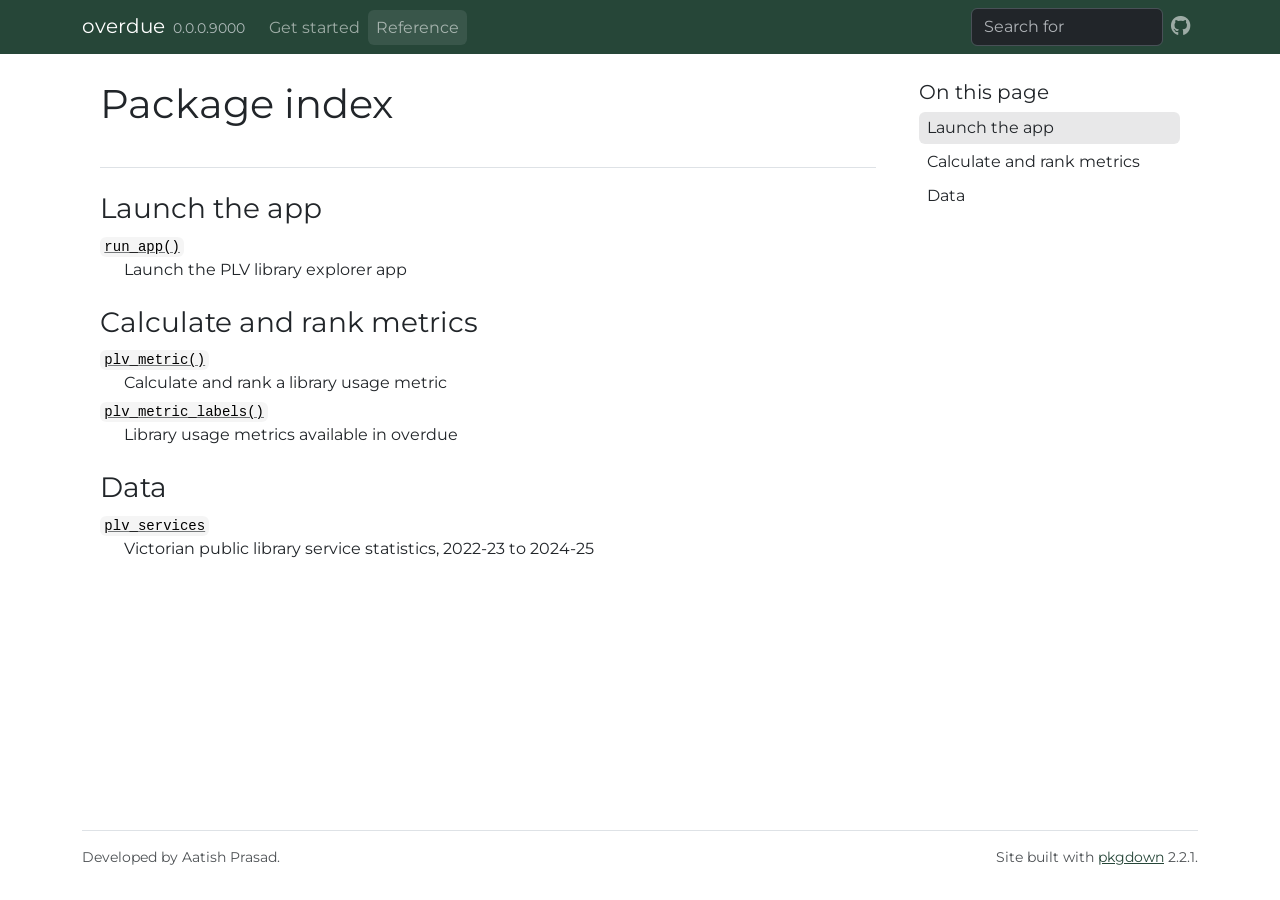
==== reference/index.html @ 1cf3fb84 "Deploying to gh-pages from @ ETC5523-2026/etc5523-assignment-4-aatishprasad0@f95ce6dad0316894f6c4661" ====
<!DOCTYPE html>
<!-- Generated by pkgdown: do not edit by hand --><html lang="en"><head><meta charset="UTF-8"><meta http-equiv="X-UA-Compatible" content="IE=edge"><meta name="viewport" content="width=device-width, initial-scale=1, shrink-to-fit=no"><title>Package index • overdue</title><script src="../deps/jquery-3.6.0/jquery-3.6.0.min.js"></script><meta name="viewport" content="width=device-width, initial-scale=1, shrink-to-fit=no"><link href="../deps/bootstrap-5.3.8/bootstrap.min.css" rel="stylesheet"><script src="../deps/bootstrap-5.3.8/bootstrap.bundle.min.js"></script><link href="../deps/Montserrat-0.4.10/font.css" rel="stylesheet"><link href="../deps/font-awesome-6.5.2/css/all.min.css" rel="stylesheet"><link href="../deps/font-awesome-6.5.2/css/v4-shims.min.css" rel="stylesheet"><script src="../deps/headroom-0.11.0/headroom.min.js"></script><script src="../deps/headroom-0.11.0/jQuery.headroom.min.js"></script><script src="../deps/bootstrap-toc-1.0.1/bootstrap-toc.min.js"></script><script src="../deps/clipboard.js-2.0.11/clipboard.min.js"></script><script src="../deps/search-1.0.0/autocomplete.jquery.min.js"></script><script src="../deps/search-1.0.0/fuse.min.js"></script><script src="../deps/search-1.0.0/mark.min.js"></script><!-- pkgdown --><script src="../pkgdown.js"></script><meta property="og:title" content="Package index"></head><body>
    <a href="#main" class="visually-hidden-focusable">Skip to contents</a>


    <nav class="navbar navbar-expand-lg fixed-top bg-primary" data-bs-theme="dark" aria-label="Site navigation"><div class="container">

    <a class="navbar-brand me-2" href="../index.html">overdue</a>

    <small class="nav-text text-muted me-auto" data-bs-toggle="tooltip" data-bs-placement="bottom" title="">0.0.0.9000</small>


    <button class="navbar-toggler" type="button" data-bs-toggle="collapse" data-bs-target="#navbar" aria-controls="navbar" aria-expanded="false" aria-label="Toggle navigation">
      <span class="navbar-toggler-icon"></span>
    </button>

    <div id="navbar" class="collapse navbar-collapse ms-3">
      <ul class="navbar-nav me-auto"><li class="nav-item"><a class="nav-link" href="../articles/overdue.html">Get started</a></li>
<li class="active nav-item"><a class="nav-link" href="../reference/index.html">Reference</a></li>
      </ul><ul class="navbar-nav"><li class="nav-item"><form class="form-inline" role="search">
 <input class="form-control" type="search" name="search-input" id="search-input" autocomplete="off" aria-label="Search site" placeholder="Search for" data-search-index="../search.json"></form></li>
<li class="nav-item"><a class="external-link nav-link" href="https://github.com/ETC5523-2026/etc5523-assignment-4-aatishprasad0/" aria-label="GitHub"><span class="fa fab fa-github fa-lg"></span></a></li>
      </ul></div>


  </div>
</nav><div class="container template-reference-index">
<div class="row">
  <main id="main" class="col-md-9"><div class="page-header">

      <h1>Package index</h1>
    </div>

    <div class="section level2">
      <h2 id="launch-the-app">Launch the app<a class="anchor" aria-label="anchor" href="#launch-the-app"></a></h2>



      <dl></dl></div><div class="section level2">




      <dl><dt>

          <code><a href="run_app.html">run_app()</a></code>

        </dt>
        <dd>Launch the PLV library explorer app</dd>
      </dl></div><div class="section level2">
      <h2 id="calculate-and-rank-metrics">Calculate and rank metrics<a class="anchor" aria-label="anchor" href="#calculate-and-rank-metrics"></a></h2>



      <dl></dl></div><div class="section level2">




      <dl><dt>

          <code><a href="plv_metric.html">plv_metric()</a></code>

        </dt>
        <dd>Calculate and rank a library usage metric</dd>

        <dt>

          <code><a href="plv_metric_labels.html">plv_metric_labels()</a></code>

        </dt>
        <dd>Library usage metrics available in overdue</dd>
      </dl></div><div class="section level2">
      <h2 id="data">Data<a class="anchor" aria-label="anchor" href="#data"></a></h2>



      <dl></dl></div><div class="section level2">




      <dl><dt>

          <code><a href="plv_services.html">plv_services</a></code>

        </dt>
        <dd>Victorian public library service statistics, 2022-23 to 2024-25</dd>
      </dl></div>
  </main><aside class="col-md-3"><nav id="toc" aria-label="Table of contents"><h2>On this page</h2>
    </nav></aside></div>


    <footer><div class="pkgdown-footer-left">
  <p>Developed by Aatish Prasad.</p>
</div>

<div class="pkgdown-footer-right">
  <p>Site built with <a href="https://pkgdown.r-lib.org/" class="external-link">pkgdown</a> 2.2.1.</p>
</div>

    </footer></div>





  </body></html>
---- deps/Montserrat-0.4.10/font.css ----
/* cyrillic-ext */
@font-face {
  font-family: 'Montserrat';
  font-style: normal;
  font-weight: 400;
  font-display: swap;
  src: url(JTUHjIg1_i6t8kCHKm4532VJOt5-QNFgpCtr6Hw0aXpsog.woff2) format('woff2');
  unicode-range: U+0460-052F, U+1C80-1C8A, U+20B4, U+2DE0-2DFF, U+A640-A69F, U+FE2E-FE2F;
}
/* cyrillic */
@font-face {
  font-family: 'Montserrat';
  font-style: normal;
  font-weight: 400;
  font-display: swap;
  src: url(JTUHjIg1_i6t8kCHKm4532VJOt5-QNFgpCtr6Hw9aXpsog.woff2) format('woff2');
  unicode-range: U+0301, U+0400-045F, U+0490-0491, U+04B0-04B1, U+2116;
}
/* vietnamese */
@font-face {
  font-family: 'Montserrat';
  font-style: normal;
  font-weight: 400;
  font-display: swap;
  src: url(JTUHjIg1_i6t8kCHKm4532VJOt5-QNFgpCtr6Hw2aXpsog.woff2) format('woff2');
  unicode-range: U+0102-0103, U+0110-0111, U+0128-0129, U+0168-0169, U+01A0-01A1, U+01AF-01B0, U+0300-0301, U+0303-0304, U+0308-0309, U+0323, U+0329, U+1EA0-1EF9, U+20AB;
}
/* latin-ext */
@font-face {
  font-family: 'Montserrat';
  font-style: normal;
  font-weight: 400;
  font-display: swap;
  src: url(JTUHjIg1_i6t8kCHKm4532VJOt5-QNFgpCtr6Hw3aXpsog.woff2) format('woff2');
  unicode-range: U+0100-02BA, U+02BD-02C5, U+02C7-02CC, U+02CE-02D7, U+02DD-02FF, U+0304, U+0308, U+0329, U+1D00-1DBF, U+1E00-1E9F, U+1EF2-1EFF, U+2020, U+20A0-20AB, U+20AD-20C4, U+2113, U+2C60-2C7F, U+A720-A7FF;
}
/* latin */
@font-face {
  font-family: 'Montserrat';
  font-style: normal;
  font-weight: 400;
  font-display: swap;
  src: url(JTUHjIg1_i6t8kCHKm4532VJOt5-QNFgpCtr6Hw5aXo.woff2) format('woff2');
  unicode-range: U+0000-00FF, U+0131, U+0152-0153, U+02BB-02BC, U+02C6, U+02DA, U+02DC, U+0304, U+0308, U+0329, U+2000-206F, U+20AC, U+2122, U+2191, U+2193, U+2212, U+2215, U+FEFF, U+FFFD;
}
---- deps/font-awesome-6.5.2/css/v4-shims.min.css ----
/*!
 * Font Awesome Free 6.5.2 by @fontawesome - https://fontawesome.com
 * License - https://fontawesome.com/license/free (Icons: CC BY 4.0, Fonts: SIL OFL 1.1, Code: MIT License)
 * Copyright 2024 Fonticons, Inc.
 */
.fa.fa-glass:before{content:"\f000"}.fa.fa-envelope-o{font-family:"Font Awesome 6 Free";font-weight:400}.fa.fa-envelope-o:before{content:"\f0e0"}.fa.fa-star-o{font-family:"Font Awesome 6 Free";font-weight:400}.fa.fa-star-o:before{content:"\f005"}.fa.fa-close:before,.fa.fa-remove:before{content:"\f00d"}.fa.fa-gear:before{content:"\f013"}.fa.fa-trash-o{font-family:"Font Awesome 6 Free";font-weight:400}.fa.fa-trash-o:before{content:"\f2ed"}.fa.fa-home:before{content:"\f015"}.fa.fa-file-o{font-family:"Font Awesome 6 Free";font-weight:400}.fa.fa-file-o:before{content:"\f15b"}.fa.fa-clock-o{font-family:"Font Awesome 6 Free";font-weight:400}.fa.fa-clock-o:before{content:"\f017"}.fa.fa-arrow-circle-o-down{font-family:"Font Awesome 6 Free";font-weight:400}.fa.fa-arrow-circle-o-down:before{content:"\f358"}.fa.fa-arrow-circle-o-up{font-family:"Font Awesome 6 Free";font-weight:400}.fa.fa-arrow-circle-o-up:before{content:"\f35b"}.fa.fa-play-circle-o{font-family:"Font Awesome 6 Free";font-weight:400}.fa.fa-play-circle-o:before{content:"\f144"}.fa.fa-repeat:before,.fa.fa-rotate-right:before{content:"\f01e"}.fa.fa-refresh:before{content:"\f021"}.fa.fa-list-alt{font-family:"Font Awesome 6 Free";font-weight:400}.fa.fa-list-alt:before{content:"\f022"}.fa.fa-dedent:before{content:"\f03b"}.fa.fa-video-camera:before{content:"\f03d"}.fa.fa-picture-o{font-family:"Font Awesome 6 Free";font-weight:400}.fa.fa-picture-o:before{content:"\f03e"}.fa.fa-photo{font-family:"Font Awesome 6 Free";font-weight:400}.fa.fa-photo:before{content:"\f03e"}.fa.fa-image{font-family:"Font Awesome 6 Free";font-weight:400}.fa.fa-image:before{content:"\f03e"}.fa.fa-map-marker:before{content:"\f3c5"}.fa.fa-pencil-square-o{font-family:"Font Awesome 6 Free";font-weight:400}.fa.fa-pencil-square-o:before{content:"\f044"}.fa.fa-edit{font-family:"Font Awesome 6 Free";font-weight:400}.fa.fa-edit:before{content:"\f044"}.fa.fa-share-square-o:before{content:"\f14d"}.fa.fa-check-square-o{font-family:"Font Awesome 6 Free";font-weight:400}.fa.fa-check-square-o:before{content:"\f14a"}.fa.fa-arrows:before{content:"\f0b2"}.fa.fa-times-circle-o{font-family:"Font Awesome 6 Free";font-weight:400}.fa.fa-times-circle-o:before{content:"\f057"}.fa.fa-check-circle-o{font-family:"Font Awesome 6 Free";font-weight:400}.fa.fa-check-circle-o:before{content:"\f058"}.fa.fa-mail-forward:before{content:"\f064"}.fa.fa-expand:before{content:"\f424"}.fa.fa-compress:before{content:"\f422"}.fa.fa-eye,.fa.fa-eye-slash{font-family:"Font Awesome 6 Free";font-weight:400}.fa.fa-warning:before{content:"\f071"}.fa.fa-calendar:before{content:"\f073"}.fa.fa-arrows-v:before{content:"\f338"}.fa.fa-arrows-h:before{content:"\f337"}.fa.fa-bar-chart-o:before,.fa.fa-bar-chart:before{content:"\e0e3"}.fa.fa-twitter-square{font-family:"Font Awesome 6 Brands";font-weight:400}.fa.fa-twitter-square:before{content:"\f081"}.fa.fa-facebook-square{font-family:"Font Awesome 6 Brands";font-weight:400}.fa.fa-facebook-square:before{content:"\f082"}.fa.fa-gears:before{content:"\f085"}.fa.fa-thumbs-o-up{font-family:"Font Awesome 6 Free";font-weight:400}.fa.fa-thumbs-o-up:before{content:"\f164"}.fa.fa-thumbs-o-down{font-family:"Font Awesome 6 Free";font-weight:400}.fa.fa-thumbs-o-down:before{content:"\f165"}.fa.fa-heart-o{font-family:"Font Awesome 6 Free";font-weight:400}.fa.fa-heart-o:before{content:"\f004"}.fa.fa-sign-out:before{content:"\f2f5"}.fa.fa-linkedin-square{font-family:"Font Awesome 6 Brands";font-weight:400}.fa.fa-linkedin-square:before{content:"\f08c"}.fa.fa-thumb-tack:before{content:"\f08d"}.fa.fa-external-link:before{content:"\f35d"}.fa.fa-sign-in:before{content:"\f2f6"}.fa.fa-github-square{font-family:"Font Awesome 6 Brands";font-weight:400}.fa.fa-github-square:before{content:"\f092"}.fa.fa-lemon-o{font-family:"Font Awesome 6 Free";font-weight:400}.fa.fa-lemon-o:before{content:"\f094"}.fa.fa-square-o{font-family:"Font Awesome 6 Free";font-weight:400}.fa.fa-square-o:before{content:"\f0c8"}.fa.fa-bookmark-o{font-family:"Font Awesome 6 Free";font-weight:400}.fa.fa-bookmark-o:before{content:"\f02e"}.fa.fa-facebook,.fa.fa-twitter{font-family:"Font Awesome 6 Brands";font-weight:400}.fa.fa-facebook:before{content:"\f39e"}.fa.fa-facebook-f{font-family:"Font Awesome 6 Brands";font-weight:400}.fa.fa-facebook-f:before{content:"\f39e"}.fa.fa-github{font-family:"Font Awesome 6 Brands";font-weight:400}.fa.fa-credit-card{font-family:"Font Awesome 6 Free";font-weight:400}.fa.fa-feed:before{content:"\f09e"}.fa.fa-hdd-o{font-family:"Font Awesome 6 Free";font-weight:400}.fa.fa-hdd-o:before{content:"\f0a0"}.fa.fa-hand-o-right{font-family:"Font Awesome 6 Free";font-weight:400}.fa.fa-hand-o-right:before{content:"\f0a4"}.fa.fa-hand-o-left{font-family:"Font Awesome 6 Free";font-weight:400}.fa.fa-hand-o-left:before{content:"\f0a5"}.fa.fa-hand-o-up{font-family:"Font Awesome 6 Free";font-weight:400}.fa.fa-hand-o-up:before{content:"\f0a6"}.fa.fa-hand-o-down{font-family:"Font Awesome 6 Free";font-weight:400}.fa.fa-hand-o-down:before{content:"\f0a7"}.fa.fa-globe:before{content:"\f57d"}.fa.fa-tasks:before{content:"\f828"}.fa.fa-arrows-alt:before{content:"\f31e"}.fa.fa-group:before{content:"\f0c0"}.fa.fa-chain:before{content:"\f0c1"}.fa.fa-cut:before{content:"\f0c4"}.fa.fa-files-o{font-family:"Font Awesome 6 Free";font-weight:400}.fa.fa-files-o:before{content:"\f0c5"}.fa.fa-floppy-o{font-family:"Font Awesome 6 Free";font-weight:400}.fa.fa-floppy-o:before{content:"\f0c7"}.fa.fa-save{font-family:"Font Awesome 6 Free";font-weight:400}.fa.fa-save:before{content:"\f0c7"}.fa.fa-navicon:before,.fa.fa-reorder:before{content:"\f0c9"}.fa.fa-magic:before{content:"\e2ca"}.fa.fa-pinterest,.fa.fa-pinterest-square{font-family:"Font Awesome 6 Brands";font-weight:400}.fa.fa-pinterest-square:before{content:"\f0d3"}.fa.fa-google-plus-square{font-family:"Font Awesome 6 Brands";font-weight:400}.fa.fa-google-plus-square:before{content:"\f0d4"}.fa.fa-google-plus{font-family:"Font Awesome 6 Brands";font-weight:400}.fa.fa-google-plus:before{content:"\f0d5"}.fa.fa-money:before{content:"\f3d1"}.fa.fa-unsorted:before{content:"\f0dc"}.fa.fa-sort-desc:before{content:"\f0dd"}.fa.fa-sort-asc:before{content:"\f0de"}.fa.fa-linkedin{font-family:"Font Awesome 6 Brands";font-weight:400}.fa.fa-linkedin:before{content:"\f0e1"}.fa.fa-rotate-left:before{content:"\f0e2"}.fa.fa-legal:before{content:"\f0e3"}.fa.fa-dashboard:before,.fa.fa-tachometer:before{content:"\f625"}.fa.fa-comment-o{font-family:"Font Awesome 6 Free";font-weight:400}.fa.fa-comment-o:before{content:"\f075"}.fa.fa-comments-o{font-family:"Font Awesome 6 Free";font-weight:400}.fa.fa-comments-o:before{content:"\f086"}.fa.fa-flash:before{content:"\f0e7"}.fa.fa-clipboard:before{content:"\f0ea"}.fa.fa-lightbulb-o{font-family:"Font Awesome 6 Free";font-weight:400}.fa.fa-lightbulb-o:before{content:"\f0eb"}.fa.fa-exchange:before{content:"\f362"}.fa.fa-cloud-download:before{content:"\f0ed"}.fa.fa-cloud-upload:before{content:"\f0ee"}.fa.fa-bell-o{font-family:"Font Awesome 6 Free";font-weight:400}.fa.fa-bell-o:before{content:"\f0f3"}.fa.fa-cutlery:before{content:"\f2e7"}.fa.fa-file-text-o{font-family:"Font Awesome 6 Free";font-weight:400}.fa.fa-file-text-o:before{content:"\f15c"}.fa.fa-building-o{font-family:"Font Awesome 6 Free";font-weight:400}.fa.fa-building-o:before{content:"\f1ad"}.fa.fa-hospital-o{font-family:"Font Awesome 6 Free";font-weight:400}.fa.fa-hospital-o:before{content:"\f0f8"}.fa.fa-tablet:before{content:"\f3fa"}.fa.fa-mobile-phone:before,.fa.fa-mobile:before{content:"\f3cd"}.fa.fa-circle-o{font-family:"Font Awesome 6 Free";font-weight:400}.fa.fa-circle-o:before{content:"\f111"}.fa.fa-mail-reply:before{content:"\f3e5"}.fa.fa-github-alt{font-family:"Font Awesome 6 Brands";font-weight:400}.fa.fa-folder-o{font-family:"Font Awesome 6 Free";font-weight:400}.fa.fa-folder-o:before{content:"\f07b"}.fa.fa-folder-open-o{font-family:"Font Awesome 6 Free";font-weight:400}.fa.fa-folder-open-o:before{content:"\f07c"}.fa.fa-smile-o{font-family:"Font Awesome 6 Free";font-weight:400}.fa.fa-smile-o:before{content:"\f118"}.fa.fa-frown-o{font-family:"Font Awesome 6 Free";font-weight:400}.fa.fa-frown-o:before{content:"\f119"}.fa.fa-meh-o{font-family:"Font Awesome 6 Free";font-weight:400}.fa.fa-meh-o:before{content:"\f11a"}.fa.fa-keyboard-o{font-family:"Font Awesome 6 Free";font-weight:400}.fa.fa-keyboard-o:before{content:"\f11c"}.fa.fa-flag-o{font-family:"Font Awesome 6 Free";font-weight:400}.fa.fa-flag-o:before{content:"\f024"}.fa.fa-mail-reply-all:before{content:"\f122"}.fa.fa-star-half-o{font-family:"Font Awesome 6 Free";font-weight:400}.fa.fa-star-half-o:before{content:"\f5c0"}.fa.fa-star-half-empty{font-family:"Font Awesome 6 Free";font-weight:400}.fa.fa-star-half-empty:before{content:"\f5c0"}.fa.fa-star-half-full{font-family:"Font Awesome 6 Free";font-weight:400}.fa.fa-star-half-full:before{content:"\f5c0"}.fa.fa-code-fork:before{content:"\f126"}.fa.fa-chain-broken:before,.fa.fa-unlink:before{content:"\f127"}.fa.fa-calendar-o{font-family:"Font Awesome 6 Free";font-weight:400}.fa.fa-calendar-o:before{content:"\f133"}.fa.fa-css3,.fa.fa-html5,.fa.fa-maxcdn{font-family:"Font Awesome 6 Brands";font-weight:400}.fa.fa-unlock-alt:before{content:"\f09c"}.fa.fa-minus-square-o{font-family:"Font Awesome 6 Free";font-weight:400}.fa.fa-minus-square-o:before{content:"\f146"}.fa.fa-level-up:before{content:"\f3bf"}.fa.fa-level-down:before{content:"\f3be"}.fa.fa-pencil-square:before{content:"\f14b"}.fa.fa-external-link-square:before{content:"\f360"}.fa.fa-compass{font-family:"Font Awesome 6 Free";font-weight:400}.fa.fa-caret-square-o-down{font-family:"Font Awesome 6 Free";font-weight:400}.fa.fa-caret-square-o-down:before{content:"\f150"}.fa.fa-toggle-down{font-family:"Font Awesome 6 Free";font-weight:400}.fa.fa-toggle-down:before{content:"\f150"}.fa.fa-caret-square-o-up{font-family:"Font Awesome 6 Free";font-weight:400}.fa.fa-caret-square-o-up:before{content:"\f151"}.fa.fa-toggle-up{font-family:"Font Awesome 6 Free";font-weight:400}.fa.fa-toggle-up:before{content:"\f151"}.fa.fa-caret-square-o-right{font-family:"Font Awesome 6 Free";font-weight:400}.fa.fa-caret-square-o-right:before{content:"\f152"}.fa.fa-toggle-right{font-family:"Font Awesome 6 Free";font-weight:400}.fa.fa-toggle-right:before{content:"\f152"}.fa.fa-eur:before,.fa.fa-euro:before{content:"\f153"}.fa.fa-gbp:before{content:"\f154"}.fa.fa-dollar:before,.fa.fa-usd:before{content:"\24"}.fa.fa-inr:before,.fa.fa-rupee:before{content:"\e1bc"}.fa.fa-cny:before,.fa.fa-jpy:before,.fa.fa-rmb:before,.fa.fa-yen:before{content:"\f157"}.fa.fa-rouble:before,.fa.fa-rub:before,.fa.fa-ruble:before{content:"\f158"}.fa.fa-krw:before,.fa.fa-won:before{content:"\f159"}.fa.fa-bitcoin,.fa.fa-btc{font-family:"Font Awesome 6 Brands";font-weight:400}.fa.fa-bitcoin:before{content:"\f15a"}.fa.fa-file-text:before{content:"\f15c"}.fa.fa-sort-alpha-asc:before{content:"\f15d"}.fa.fa-sort-alpha-desc:before{content:"\f881"}.fa.fa-sort-amount-asc:before{content:"\f884"}.fa.fa-sort-amount-desc:before{content:"\f160"}.fa.fa-sort-numeric-asc:before{content:"\f162"}.fa.fa-sort-numeric-desc:before{content:"\f886"}.fa.fa-youtube-square{font-family:"Font Awesome 6 Brands";font-weight:400}.fa.fa-youtube-square:before{content:"\f431"}.fa.fa-xing,.fa.fa-xing-square,.fa.fa-youtube{font-family:"Font Awesome 6 Brands";font-weight:400}.fa.fa-xing-square:before{content:"\f169"}.fa.fa-youtube-play{font-family:"Font Awesome 6 Brands";font-weight:400}.fa.fa-youtube-play:before{content:"\f167"}.fa.fa-adn,.fa.fa-bitbucket,.fa.fa-bitbucket-square,.fa.fa-dropbox,.fa.fa-flickr,.fa.fa-instagram,.fa.fa-stack-overflow{font-family:"Font Awesome 6 Brands";font-weight:400}.fa.fa-bitbucket-square:before{content:"\f171"}.fa.fa-tumblr,.fa.fa-tumblr-square{font-family:"Font Awesome 6 Brands";font-weight:400}.fa.fa-tumblr-square:before{content:"\f174"}.fa.fa-long-arrow-down:before{content:"\f309"}.fa.fa-long-arrow-up:before{content:"\f30c"}.fa.fa-long-arrow-left:before{content:"\f30a"}.fa.fa-long-arrow-right:before{content:"\f30b"}.fa.fa-android,.fa.fa-apple,.fa.fa-dribbble,.fa.fa-foursquare,.fa.fa-gittip,.fa.fa-gratipay,.fa.fa-linux,.fa.fa-skype,.fa.fa-trello,.fa.fa-windows{font-family:"Font Awesome 6 Brands";font-weight:400}.fa.fa-gittip:before{content:"\f184"}.fa.fa-sun-o{font-family:"Font Awesome 6 Free";font-weight:400}.fa.fa-sun-o:before{content:"\f185"}.fa.fa-moon-o{font-family:"Font Awesome 6 Free";font-weight:400}.fa.fa-moon-o:before{content:"\f186"}.fa.fa-pagelines,.fa.fa-renren,.fa.fa-stack-exchange,.fa.fa-vk,.fa.fa-weibo{font-family:"Font Awesome 6 Brands";font-weight:400}.fa.fa-arrow-circle-o-right{font-family:"Font Awesome 6 Free";font-weight:400}.fa.fa-arrow-circle-o-right:before{content:"\f35a"}.fa.fa-arrow-circle-o-left{font-family:"Font Awesome 6 Free";font-weight:400}.fa.fa-arrow-circle-o-left:before{content:"\f359"}.fa.fa-caret-square-o-left{font-family:"Font Awesome 6 Free";font-weight:400}.fa.fa-caret-square-o-left:before{content:"\f191"}.fa.fa-toggle-left{font-family:"Font Awesome 6 Free";font-weight:400}.fa.fa-toggle-left:before{content:"\f191"}.fa.fa-dot-circle-o{font-family:"Font Awesome 6 Free";font-weight:400}.fa.fa-dot-circle-o:before{content:"\f192"}.fa.fa-vimeo-square{font-family:"Font Awesome 6 Brands";font-weight:400}.fa.fa-vimeo-square:before{content:"\f194"}.fa.fa-try:before,.fa.fa-turkish-lira:before{content:"\e2bb"}.fa.fa-plus-square-o{font-family:"Font Awesome 6 Free";font-weight:400}.fa.fa-plus-square-o:before{content:"\f0fe"}.fa.fa-openid,.fa.fa-slack,.fa.fa-wordpress{font-family:"Font Awesome 6 Brands";font-weight:400}.fa.fa-bank:before,.fa.fa-institution:before{content:"\f19c"}.fa.fa-mortar-board:before{content:"\f19d"}.fa.fa-google,.fa.fa-reddit,.fa.fa-reddit-square,.fa.fa-yahoo{font-family:"Font Awesome 6 Brands";font-weight:400}.fa.fa-reddit-square:before{content:"\f1a2"}.fa.fa-behance,.fa.fa-behance-square,.fa.fa-delicious,.fa.fa-digg,.fa.fa-drupal,.fa.fa-joomla,.fa.fa-pied-piper-alt,.fa.fa-pied-piper-pp,.fa.fa-stumbleupon,.fa.fa-stumbleupon-circle{font-family:"Font Awesome 6 Brands";font-weight:400}.fa.fa-behance-square:before{content:"\f1b5"}.fa.fa-steam,.fa.fa-steam-square{font-family:"Font Awesome 6 Brands";font-weight:400}.fa.fa-steam-square:before{content:"\f1b7"}.fa.fa-automobile:before{content:"\f1b9"}.fa.fa-cab:before{content:"\f1ba"}.fa.fa-deviantart,.fa.fa-soundcloud,.fa.fa-spotify{font-family:"Font Awesome 6 Brands";font-weight:400}.fa.fa-file-pdf-o{font-family:"Font Awesome 6 Free";font-weight:400}.fa.fa-file-pdf-o:before{content:"\f1c1"}.fa.fa-file-word-o{font-family:"Font Awesome 6 Free";font-weight:400}.fa.fa-file-word-o:before{content:"\f1c2"}.fa.fa-file-excel-o{font-family:"Font Awesome 6 Free";font-weight:400}.fa.fa-file-excel-o:before{content:"\f1c3"}.fa.fa-file-powerpoint-o{font-family:"Font Awesome 6 Free";font-weight:400}.fa.fa-file-powerpoint-o:before{content:"\f1c4"}.fa.fa-file-image-o{font-family:"Font Awesome 6 Free";font-weight:400}.fa.fa-file-image-o:before{content:"\f1c5"}.fa.fa-file-photo-o{font-family:"Font Awesome 6 Free";font-weight:400}.fa.fa-file-photo-o:before{content:"\f1c5"}.fa.fa-file-picture-o{font-family:"Font Awesome 6 Free";font-weight:400}.fa.fa-file-picture-o:before{content:"\f1c5"}.fa.fa-file-archive-o{font-family:"Font Awesome 6 Free";font-weight:400}.fa.fa-file-archive-o:before{content:"\f1c6"}.fa.fa-file-zip-o{font-family:"Font Awesome 6 Free";font-weight:400}.fa.fa-file-zip-o:before{content:"\f1c6"}.fa.fa-file-audio-o{font-family:"Font Awesome 6 Free";font-weight:400}.fa.fa-file-audio-o:before{content:"\f1c7"}.fa.fa-file-sound-o{font-family:"Font Awesome 6 Free";font-weight:400}.fa.fa-file-sound-o:before{content:"\f1c7"}.fa.fa-file-video-o{font-family:"Font Awesome 6 Free";font-weight:400}.fa.fa-file-video-o:before{content:"\f1c8"}.fa.fa-file-movie-o{font-family:"Font Awesome 6 Free";font-weight:400}.fa.fa-file-movie-o:before{content:"\f1c8"}.fa.fa-file-code-o{font-family:"Font Awesome 6 Free";font-weight:400}.fa.fa-file-code-o:before{content:"\f1c9"}.fa.fa-codepen,.fa.fa-jsfiddle,.fa.fa-vine{font-family:"Font Awesome 6 Brands";font-weight:400}.fa.fa-life-bouy:before,.fa.fa-life-buoy:before,.fa.fa-life-saver:before,.fa.fa-support:before{content:"\f1cd"}.fa.fa-circle-o-notch:before{content:"\f1ce"}.fa.fa-ra,.fa.fa-rebel{font-family:"Font Awesome 6 Brands";font-weight:400}.fa.fa-ra:before{content:"\f1d0"}.fa.fa-resistance{font-family:"Font Awesome 6 Brands";font-weight:400}.fa.fa-resistance:before{content:"\f1d0"}.fa.fa-empire,.fa.fa-ge{font-family:"Font Awesome 6 Brands";font-weight:400}.fa.fa-ge:before{content:"\f1d1"}.fa.fa-git-square{font-family:"Font Awesome 6 Brands";font-weight:400}.fa.fa-git-square:before{content:"\f1d2"}.fa.fa-git,.fa.fa-hacker-news,.fa.fa-y-combinator-square{font-family:"Font Awesome 6 Brands";font-weight:400}.fa.fa-y-combinator-square:before{content:"\f1d4"}.fa.fa-yc-square{font-family:"Font Awesome 6 Brands";font-weight:400}.fa.fa-yc-square:before{content:"\f1d4"}.fa.fa-qq,.fa.fa-tencent-weibo,.fa.fa-wechat,.fa.fa-weixin{font-family:"Font Awesome 6 Brands";font-weight:400}.fa.fa-wechat:before{content:"\f1d7"}.fa.fa-send:before{content:"\f1d8"}.fa.fa-paper-plane-o{font-family:"Font Awesome 6 Free";font-weight:400}.fa.fa-paper-plane-o:before{content:"\f1d8"}.fa.fa-send-o{font-family:"Font Awesome 6 Free";font-weight:400}.fa.fa-send-o:before{content:"\f1d8"}.fa.fa-circle-thin{font-family:"Font Awesome 6 Free";font-weight:400}.fa.fa-circle-thin:before{content:"\f111"}.fa.fa-header:before{content:"\f1dc"}.fa.fa-futbol-o{font-family:"Font Awesome 6 Free";font-weight:400}.fa.fa-futbol-o:before{content:"\f1e3"}.fa.fa-soccer-ball-o{font-family:"Font Awesome 6 Free";font-weight:400}.fa.fa-soccer-ball-o:before{content:"\f1e3"}.fa.fa-slideshare,.fa.fa-twitch,.fa.fa-yelp{font-family:"Font Awesome 6 Brands";font-weight:400}.fa.fa-newspaper-o{font-family:"Font Awesome 6 Free";font-weight:400}.fa.fa-newspaper-o:before{content:"\f1ea"}.fa.fa-cc-amex,.fa.fa-cc-discover,.fa.fa-cc-mastercard,.fa.fa-cc-paypal,.fa.fa-cc-stripe,.fa.fa-cc-visa,.fa.fa-google-wallet,.fa.fa-paypal{font-family:"Font Awesome 6 Brands";font-weight:400}.fa.fa-bell-slash-o{font-family:"Font Awesome 6 Free";font-weight:400}.fa.fa-bell-slash-o:before{content:"\f1f6"}.fa.fa-trash:before{content:"\f2ed"}.fa.fa-copyright{font-family:"Font Awesome 6 Free";font-weight:400}.fa.fa-eyedropper:before{content:"\f1fb"}.fa.fa-area-chart:before{content:"\f1fe"}.fa.fa-pie-chart:before{content:"\f200"}.fa.fa-line-chart:before{content:"\f201"}.fa.fa-lastfm,.fa.fa-lastfm-square{font-family:"Font Awesome 6 Brands";font-weight:400}.fa.fa-lastfm-square:before{content:"\f203"}.fa.fa-angellist,.fa.fa-ioxhost{font-family:"Font Awesome 6 Brands";font-weight:400}.fa.fa-cc{font-family:"Font Awesome 6 Free";font-weight:400}.fa.fa-cc:before{content:"\f20a"}.fa.fa-ils:before,.fa.fa-shekel:before,.fa.fa-sheqel:before{content:"\f20b"}.fa.fa-buysellads,.fa.fa-connectdevelop,.fa.fa-dashcube,.fa.fa-forumbee,.fa.fa-leanpub,.fa.fa-sellsy,.fa.fa-shirtsinbulk,.fa.fa-simplybuilt,.fa.fa-skyatlas{font-family:"Font Awesome 6 Brands";font-weight:400}.fa.fa-diamond{font-family:"Font Awesome 6 Free";font-weight:400}.fa.fa-diamond:before{content:"\f3a5"}.fa.fa-intersex:before,.fa.fa-transgender:before{content:"\f224"}.fa.fa-transgender-alt:before{content:"\f225"}.fa.fa-facebook-official{font-family:"Font Awesome 6 Brands";font-weight:400}.fa.fa-facebook-official:before{content:"\f09a"}.fa.fa-pinterest-p,.fa.fa-whatsapp{font-family:"Font Awesome 6 Brands";font-weight:400}.fa.fa-hotel:before{content:"\f236"}.fa.fa-medium,.fa.fa-viacoin,.fa.fa-y-combinator,.fa.fa-yc{font-family:"Font Awesome 6 Brands";font-weight:400}.fa.fa-yc:before{content:"\f23b"}.fa.fa-expeditedssl,.fa.fa-opencart,.fa.fa-optin-monster{font-family:"Font Awesome 6 Brands";font-weight:400}.fa.fa-battery-4:before,.fa.fa-battery:before{content:"\f240"}.fa.fa-battery-3:before{content:"\f241"}.fa.fa-battery-2:before{content:"\f242"}.fa.fa-battery-1:before{content:"\f243"}.fa.fa-battery-0:before{content:"\f244"}.fa.fa-object-group,.fa.fa-object-ungroup,.fa.fa-sticky-note-o{font-family:"Font Awesome 6 Free";font-weight:400}.fa.fa-sticky-note-o:before{content:"\f249"}.fa.fa-cc-diners-club,.fa.fa-cc-jcb{font-family:"Font Awesome 6 Brands";font-weight:400}.fa.fa-clone{font-family:"Font Awesome 6 Free";font-weight:400}.fa.fa-hourglass-o:before{content:"\f254"}.fa.fa-hourglass-1:before{content:"\f251"}.fa.fa-hourglass-2:before{content:"\f252"}.fa.fa-hourglass-3:before{content:"\f253"}.fa.fa-hand-rock-o{font-family:"Font Awesome 6 Free";font-weight:400}.fa.fa-hand-rock-o:before{content:"\f255"}.fa.fa-hand-grab-o{font-family:"Font Awesome 6 Free";font-weight:400}.fa.fa-hand-grab-o:before{content:"\f255"}.fa.fa-hand-paper-o{font-family:"Font Awesome 6 Free";font-weight:400}.fa.fa-hand-paper-o:before{content:"\f256"}.fa.fa-hand-stop-o{font-family:"Font Awesome 6 Free";font-weight:400}.fa.fa-hand-stop-o:before{content:"\f256"}.fa.fa-hand-scissors-o{font-family:"Font Awesome 6 Free";font-weight:400}.fa.fa-hand-scissors-o:before{content:"\f257"}.fa.fa-hand-lizard-o{font-family:"Font Awesome 6 Free";font-weight:400}.fa.fa-hand-lizard-o:before{content:"\f258"}.fa.fa-hand-spock-o{font-family:"Font Awesome 6 Free";font-weight:400}.fa.fa-hand-spock-o:before{content:"\f259"}.fa.fa-hand-pointer-o{font-family:"Font Awesome 6 Free";font-weight:400}.fa.fa-hand-pointer-o:before{content:"\f25a"}.fa.fa-hand-peace-o{font-family:"Font Awesome 6 Free";font-weight:400}.fa.fa-hand-peace-o:before{content:"\f25b"}.fa.fa-registered{font-family:"Font Awesome 6 Free";font-weight:400}.fa.fa-creative-commons,.fa.fa-gg,.fa.fa-gg-circle,.fa.fa-odnoklassniki,.fa.fa-odnoklassniki-square{font-family:"Font Awesome 6 Brands";font-weight:400}.fa.fa-odnoklassniki-square:before{content:"\f264"}.fa.fa-chrome,.fa.fa-firefox,.fa.fa-get-pocket,.fa.fa-internet-explorer,.fa.fa-opera,.fa.fa-safari,.fa.fa-wikipedia-w{font-family:"Font Awesome 6 Brands";font-weight:400}.fa.fa-television:before{content:"\f26c"}.fa.fa-500px,.fa.fa-amazon,.fa.fa-contao{font-family:"Font Awesome 6 Brands";font-weight:400}.fa.fa-calendar-plus-o{font-family:"Font Awesome 6 Free";font-weight:400}.fa.fa-calendar-plus-o:before{content:"\f271"}.fa.fa-calendar-minus-o{font-family:"Font Awesome 6 Free";font-weight:400}.fa.fa-calendar-minus-o:before{content:"\f272"}.fa.fa-calendar-times-o{font-family:"Font Awesome 6 Free";font-weight:400}.fa.fa-calendar-times-o:before{content:"\f273"}.fa.fa-calendar-check-o{font-family:"Font Awesome 6 Free";font-weight:400}.fa.fa-calendar-check-o:before{content:"\f274"}.fa.fa-map-o{font-family:"Font Awesome 6 Free";font-weight:400}.fa.fa-map-o:before{content:"\f279"}.fa.fa-commenting:before{content:"\f4ad"}.fa.fa-commenting-o{font-family:"Font Awesome 6 Free";font-weight:400}.fa.fa-commenting-o:before{content:"\f4ad"}.fa.fa-houzz,.fa.fa-vimeo{font-family:"Font Awesome 6 Brands";font-weight:400}.fa.fa-vimeo:before{content:"\f27d"}.fa.fa-black-tie,.fa.fa-edge,.fa.fa-fonticons,.fa.fa-reddit-alien{font-family:"Font Awesome 6 Brands";font-weight:400}.fa.fa-credit-card-alt:before{content:"\f09d"}.fa.fa-codiepie,.fa.fa-fort-awesome,.fa.fa-mixcloud,.fa.fa-modx,.fa.fa-product-hunt,.fa.fa-scribd,.fa.fa-usb{font-family:"Font Awesome 6 Brands";font-weight:400}.fa.fa-pause-circle-o{font-family:"Font Awesome 6 Free";font-weight:400}.fa.fa-pause-circle-o:before{content:"\f28b"}.fa.fa-stop-circle-o{font-family:"Font Awesome 6 Free";font-weight:400}.fa.fa-stop-circle-o:before{content:"\f28d"}.fa.fa-bluetooth,.fa.fa-bluetooth-b,.fa.fa-envira,.fa.fa-gitlab,.fa.fa-wheelchair-alt,.fa.fa-wpbeginner,.fa.fa-wpforms{font-family:"Font Awesome 6 Brands";font-weight:400}.fa.fa-wheelchair-alt:before{content:"\f368"}.fa.fa-question-circle-o{font-family:"Font Awesome 6 Free";font-weight:400}.fa.fa-question-circle-o:before{content:"\f059"}.fa.fa-volume-control-phone:before{content:"\f2a0"}.fa.fa-asl-interpreting:before{content:"\f2a3"}.fa.fa-deafness:before,.fa.fa-hard-of-hearing:before{content:"\f2a4"}.fa.fa-glide,.fa.fa-glide-g{font-family:"Font Awesome 6 Brands";font-weight:400}.fa.fa-signing:before{content:"\f2a7"}.fa.fa-viadeo,.fa.fa-viadeo-square{font-family:"Font Awesome 6 Brands";font-weight:400}.fa.fa-viadeo-square:before{content:"\f2aa"}.fa.fa-snapchat,.fa.fa-snapchat-ghost{font-family:"Font Awesome 6 Brands";font-weight:400}.fa.fa-snapchat-ghost:before{content:"\f2ab"}.fa.fa-snapchat-square{font-family:"Font Awesome 6 Brands";font-weight:400}.fa.fa-snapchat-square:before{content:"\f2ad"}.fa.fa-first-order,.fa.fa-google-plus-official,.fa.fa-pied-piper,.fa.fa-themeisle,.fa.fa-yoast{font-family:"Font Awesome 6 Brands";font-weight:400}.fa.fa-google-plus-official:before{content:"\f2b3"}.fa.fa-google-plus-circle{font-family:"Font Awesome 6 Brands";font-weight:400}.fa.fa-google-plus-circle:before{content:"\f2b3"}.fa.fa-fa,.fa.fa-font-awesome{font-family:"Font Awesome 6 Brands";font-weight:400}.fa.fa-fa:before{content:"\f2b4"}.fa.fa-handshake-o{font-family:"Font Awesome 6 Free";font-weight:400}.fa.fa-handshake-o:before{content:"\f2b5"}.fa.fa-envelope-open-o{font-family:"Font Awesome 6 Free";font-weight:400}.fa.fa-envelope-open-o:before{content:"\f2b6"}.fa.fa-linode{font-family:"Font Awesome 6 Brands";font-weight:400}.fa.fa-address-book-o{font-family:"Font Awesome 6 Free";font-weight:400}.fa.fa-address-book-o:before{content:"\f2b9"}.fa.fa-vcard:before{content:"\f2bb"}.fa.fa-address-card-o{font-family:"Font Awesome 6 Free";font-weight:400}.fa.fa-address-card-o:before{content:"\f2bb"}.fa.fa-vcard-o{font-family:"Font Awesome 6 Free";font-weight:400}.fa.fa-vcard-o:before{content:"\f2bb"}.fa.fa-user-circle-o{font-family:"Font Awesome 6 Free";font-weight:400}.fa.fa-user-circle-o:before{content:"\f2bd"}.fa.fa-user-o{font-family:"Font Awesome 6 Free";font-weight:400}.fa.fa-user-o:before{content:"\f007"}.fa.fa-id-badge{font-family:"Font Awesome 6 Free";font-weight:400}.fa.fa-drivers-license:before{content:"\f2c2"}.fa.fa-id-card-o{font-family:"Font Awesome 6 Free";font-weight:400}.fa.fa-id-card-o:before{content:"\f2c2"}.fa.fa-drivers-license-o{font-family:"Font Awesome 6 Free";font-weight:400}.fa.fa-drivers-license-o:before{content:"\f2c2"}.fa.fa-free-code-camp,.fa.fa-quora,.fa.fa-telegram{font-family:"Font Awesome 6 Brands";font-weight:400}.fa.fa-thermometer-4:before,.fa.fa-thermometer:before{content:"\f2c7"}.fa.fa-thermometer-3:before{content:"\f2c8"}.fa.fa-thermometer-2:before{content:"\f2c9"}.fa.fa-thermometer-1:before{content:"\f2ca"}.fa.fa-thermometer-0:before{content:"\f2cb"}.fa.fa-bathtub:before,.fa.fa-s15:before{content:"\f2cd"}.fa.fa-window-maximize,.fa.fa-window-restore{font-family:"Font Awesome 6 Free";font-weight:400}.fa.fa-times-rectangle:before{content:"\f410"}.fa.fa-window-close-o{font-family:"Font Awesome 6 Free";font-weight:400}.fa.fa-window-close-o:before{content:"\f410"}.fa.fa-times-rectangle-o{font-family:"Font Awesome 6 Free";font-weight:400}.fa.fa-times-rectangle-o:before{content:"\f410"}.fa.fa-bandcamp,.fa.fa-eercast,.fa.fa-etsy,.fa.fa-grav,.fa.fa-imdb,.fa.fa-ravelry{font-family:"Font Awesome 6 Brands";font-weight:400}.fa.fa-eercast:before{content:"\f2da"}.fa.fa-snowflake-o{font-family:"Font Awesome 6 Free";font-weight:400}.fa.fa-snowflake-o:before{content:"\f2dc"}.fa.fa-meetup,.fa.fa-superpowers,.fa.fa-wpexplorer{font-family:"Font Awesome 6 Brands";font-weight:400}
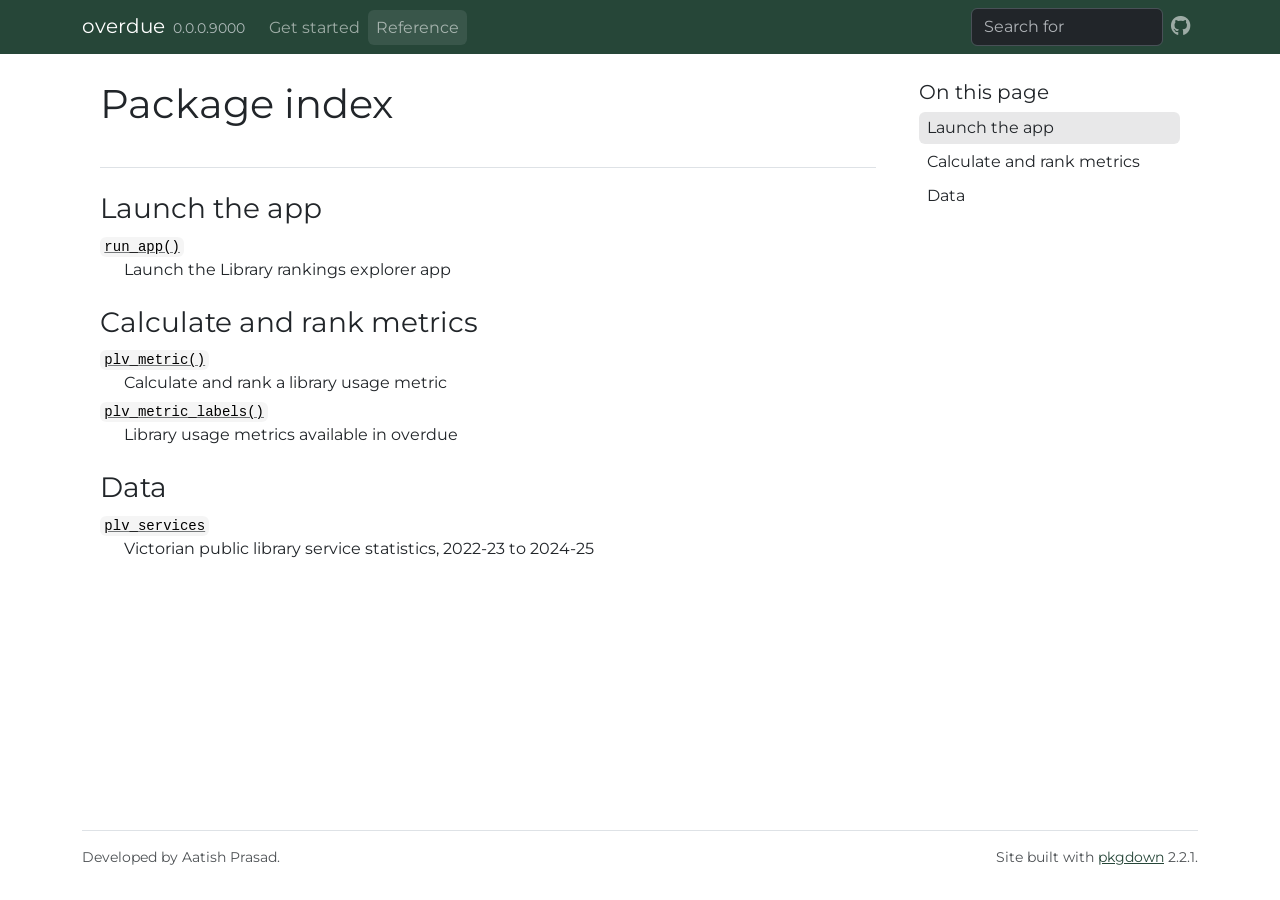
==== commit 7634384f: "Deploying to gh-pages from @ ETC5523-2026/etc5523-assignment-4-aatishprasad0@7a0ef1fc55f1f2015e71fed" ====
--- a/reference/index.html
+++ b/reference/index.html
@@ -46,7 +46,7 @@
           <code><a href="run_app.html">run_app()</a></code>
 
         </dt>
-        <dd>Launch the PLV library explorer app</dd>
+        <dd>Launch the Library rankings explorer app</dd>
       </dl></div><div class="section level2">
       <h2 id="calculate-and-rank-metrics">Calculate and rank metrics<a class="anchor" aria-label="anchor" href="#calculate-and-rank-metrics"></a></h2>
 
